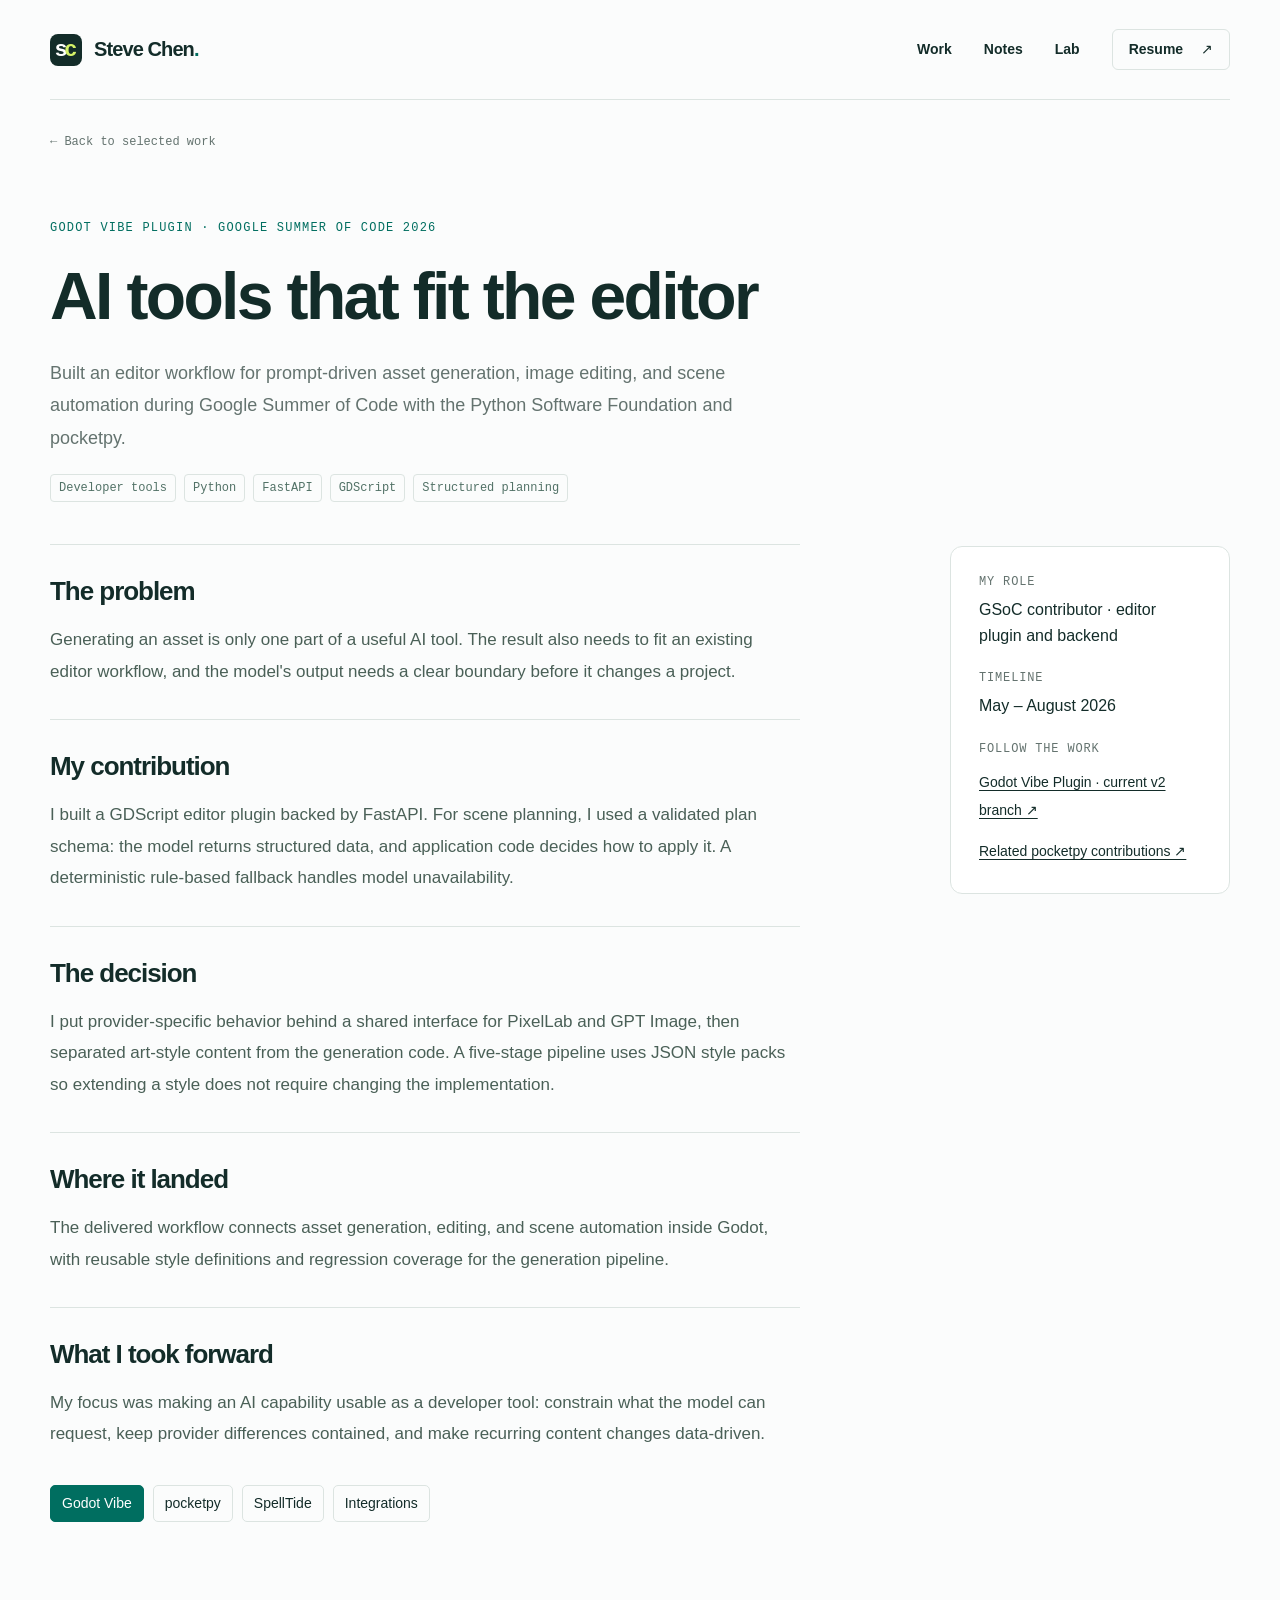
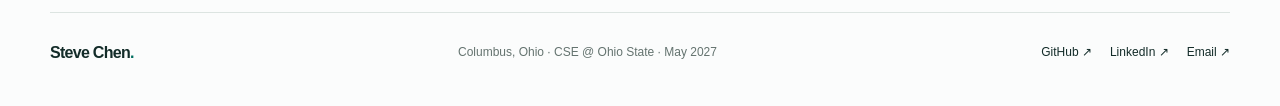
==== case-study.html @ c5d1f0a4 "Publish 2027 portfolio with source-linked case studies and engineering lab" ====
<!doctype html>
<html lang="en"><head><meta charset="utf-8"><meta name="viewport" content="width=device-width,initial-scale=1"><title>Case studies — Steve Chen</title><meta name="description" content="Engineering decisions behind Steve Chen’s Godot tools, pocketpy contributions, native physics, and backend integrations."><meta name="theme-color" content="#132c29"><meta property="og:title" content="Case studies — Steve Chen"><meta property="og:description" content="Engineering decisions behind Steve Chen’s Godot tools, pocketpy contributions, native physics, and backend integrations."><meta property="og:type" content="website"><link rel="icon" href="assets/favicon.svg" type="image/svg+xml"><link rel="stylesheet" href="styles.css"></head><body><a class="skip-link" href="#main">Skip to content</a>
<header class="site-header container">
  <a class="nav-mark" href="index.html" aria-label="Steve Chen home"><span class="monogram" aria-hidden="true">s<span>c</span></span>Steve Chen<span class="brand-dot">.</span></a>
  <nav class="nav-links" aria-label="Main navigation"><a href="index.html#work">Work</a><a href="notes.html">Notes</a><a href="lab.html">Lab</a><a class="nav-resume" href="assets/Steve_Chen_Resume.pdf">Resume <span aria-hidden="true">↗</span></a></nav>
</header>
<main id="main" class="container"><a class="back-link" href="index.html#work">← Back to selected work</a><div id="case-root"><section class="page-hero"><p class="eyebrow">Engineering / Case studies</p><h1>How the work works.</h1><p>Loading the project story…</p></section></div><noscript><p>These case studies use JavaScript to load their content. You can read the public work directly: <a href="https://github.com/Steve5829/godot-vibe-plugin/tree/v2">Godot Vibe</a>, <a href="https://github.com/pocketpy/pocketpy/pull/519">pocketpy PR #519</a>, or <a href="https://github.com/Steve5829/sbx_extension">sbx_extension</a>. The <a href="data/cases.json">case-study text</a> is also available as a data file.</p></noscript></main><footer class="site-footer container"><a class="nav-mark" href="index.html">Steve Chen<span class="brand-dot">.</span></a><p>Columbus, Ohio · CSE @ Ohio State · May 2027</p><div><a href="https://github.com/Steve5829">GitHub ↗</a><a href="https://www.linkedin.com/in/steve-chen-593265366/">LinkedIn ↗</a><a href="mailto:hxchen789@gmail.com">Email ↗</a></div></footer><script src="script.js" defer></script><script src="case-study.js" defer></script></body></html>
---- styles.css ----
:root{--bg:#fbfcfc;--surface:#fff;--ink:#132c29;--green:#006e60;--accent:#d5f268;--muted:#64736f;--line:#dce4e1;--soft:#f0f5f3;--font:-apple-system,BlinkMacSystemFont,"Segoe UI",sans-serif;--mono:"SFMono-Regular",Consolas,"Liberation Mono",monospace;--radius:16px}
*{box-sizing:border-box}html{scroll-behavior:smooth;scroll-padding-top:110px}body{margin:0;background:var(--bg);color:var(--ink);font-family:var(--font);font-size:17px;line-height:1.65;-webkit-font-smoothing:antialiased}h1,h2,h3,p{margin:0}h1,h2,h3{line-height:1.12;letter-spacing:-.04em}a{color:inherit;text-decoration:none}a:hover{color:var(--green)}button,input,select{font:inherit}button,a,summary,input,select{-webkit-tap-highlight-color:transparent}button{cursor:pointer}img,svg{max-width:100%}button:focus-visible,a:focus-visible,summary:focus-visible,input:focus-visible,select:focus-visible{outline:3px solid #007d6f;outline-offset:5px}::selection{background:var(--accent);color:var(--ink)}.container{width:min(1180px,calc(100% - 96px));margin-inline:auto}.skip-link{position:fixed;top:-100px;left:16px;z-index:100;background:var(--ink);color:#fff;padding:10px 18px;border-radius:6px}.skip-link:focus{top:12px;color:#fff}.site-header{height:100px;display:flex;align-items:center;justify-content:space-between;gap:24px;border-bottom:1px solid var(--line)}.nav-mark{font-size:20px;font-weight:750;letter-spacing:-.045em;display:inline-flex;align-items:center;white-space:nowrap}.brand-dot{color:var(--green)}.monogram{width:32px;height:32px;display:inline-flex;align-items:center;justify-content:center;background:var(--ink);color:white;border-radius:8px;margin-right:12px;letter-spacing:-.13em;font-size:22px;font-weight:600;padding-right:3px}.monogram span{color:var(--accent)}.nav-links{display:flex;align-items:center;gap:32px;font-size:14px;font-weight:560}.nav-links a[aria-current=page]{color:var(--green);text-decoration:underline;text-underline-offset:7px}.nav-resume{border:1px solid var(--line);border-radius:6px;padding:8px 16px}.nav-resume:hover{border-color:var(--green)}.nav-resume span{margin-left:14px}.hero{display:grid;grid-template-columns:1.14fr 1fr;gap:64px;align-items:center;padding-block:90px 76px}.eyebrow{font:11px/1.5 var(--mono);letter-spacing:.1em;text-transform:uppercase;color:var(--green);font-weight:500}.availability{display:flex;align-items:center;gap:8px}.status-dot{width:7px;height:7px;border-radius:50%;background:var(--green);box-shadow:0 0 0 4px #e2f0eb}.hero h1{font-size:clamp(44px,5.7vw,76px);font-weight:650;line-height:1.045;margin-top:29px;letter-spacing:-.062em}.accent-text{color:var(--green)}.hero-description{font-size:18px;line-height:1.7;max-width:470px;margin-top:26px;color:var(--muted)}.hero-actions{display:flex;align-items:center;gap:28px;margin-top:32px}.button{display:inline-flex;align-items:center;justify-content:center;gap:24px;padding:13px 20px;border-radius:7px;border:1px solid transparent;font-size:14px;font-weight:600;line-height:1.5;transition:background .15s,transform .15s}.button:hover{transform:translateY(-2px)}.button-primary{color:#fff;background:var(--green)}.button-primary:hover{background:#07564d;color:#fff}.button-dark{color:#fff;background:var(--ink)}.button-dark:hover{background:var(--green);color:#fff}.button-outline{background:#fff;border-color:var(--line);color:var(--ink)}.text-link{font-size:14px;font-weight:600;display:inline-block}.text-link:hover{text-decoration:underline;text-underline-offset:5px}.hero-person{display:flex;gap:13px;align-items:center;margin-top:44px}.hero-person img{object-fit:cover;border-radius:50%;filter:saturate(.75)}.hero-person strong,.hero-person span{display:block;font-size:12px;line-height:1.7}.hero-person strong{font-weight:650}.hero-person span{color:var(--muted)}.code-card{background:#142e2b;color:#edf6ee;border-radius:14px;overflow:hidden;box-shadow:0 20px 50px -24px #102a293b;transform:rotate(1deg)}.code-top{background:#102724;padding:16px 19px;display:flex;align-items:center;justify-content:space-between;gap:12px;font:10px var(--mono);color:#a4b9b0;border-bottom:1px solid #38504b}.code-top>span:first-child{display:flex;gap:5px}.code-top i{display:block;width:6px;height:6px;background:#607872;border-radius:50%}.code-top i:first-child{background:#b3c69b}.code-file{color:#809a92}.code-card-body{padding:30px}.code-kicker{font:9px var(--mono);letter-spacing:.08em;color:#bcd1c8}.code-card h2{font-size:29px;font-weight:550;line-height:1.15;margin-top:17px;letter-spacing:-.035em}.code-explainer{font-size:13px;line-height:1.65;color:#b4cac0;margin-top:13px;max-width:330px}.code-snippet{padding-block:26px 25px;font:11px/2.2 var(--mono);white-space:nowrap}.code-comment{color:#73958b;padding-left:29px}.code-snippet code{display:block;font:inherit}.code-line{display:block}.code-line b{color:#65847a;font-weight:400;width:28px;display:inline-block}.code-line em{color:var(--accent);font-style:normal}.code-line strong{color:#90d6be;font-weight:400}.code-bottom{display:flex;justify-content:space-between;gap:16px;align-items:center;padding-top:20px;border-top:1px solid #3b554e;font-size:11px}.code-bottom a{color:#e7f1eb}.code-bottom a:hover{color:var(--accent)}.merged-badge{font:10px var(--mono);color:var(--accent)}.merged-badge>span{display:inline-flex;align-items:center;justify-content:center;width:16px;height:16px;border:1px solid #7e9858;border-radius:50%;margin-right:6px}.proof-strip{display:grid;grid-template-columns:1.2fr 1.1fr 1fr;border-top:1px solid var(--line);border-bottom:1px solid var(--line);padding-block:26px;gap:24px}.proof-strip p{display:flex;align-items:center;gap:15px}.proof-symbol{font-size:28px;line-height:1;color:var(--green);min-width:28px}.proof-strip strong,.proof-strip small{display:block}.proof-strip strong{font-size:12px;font-weight:650}.proof-strip small{font-size:11px;color:var(--muted);margin-top:2px}.section{padding-block:95px 0}.section-head{display:flex;justify-content:space-between;align-items:flex-end;gap:28px;margin-bottom:35px}.section-head h2{font-size:40px;font-weight:580;margin-top:17px}.section-head>p{font-size:14px;color:var(--muted);line-height:1.7}.project-grid{display:grid;grid-template-columns:1fr 1fr;gap:28px}.project-card{border:1px solid var(--line);border-radius:var(--radius);background:#fff;overflow:hidden;transition:box-shadow .2s}.project-card:hover{box-shadow:0 10px 35px -20px #2c63583b}.project-visual{height:280px;padding:24px;display:block;position:relative;overflow:hidden;border-bottom:1px solid var(--line)}.visual-label{font:9px var(--mono);letter-spacing:.1em;position:absolute;top:22px;left:25px;color:#436055}.visual-caption{font:10px var(--mono);position:absolute;bottom:20px;left:25px;color:#526d61}.vibe-visual{background:#edf2e7}.vibe-window{width:78%;max-width:365px;position:relative;top:22px;margin:auto;background:#fcfdf9;border:1px solid #c4d1bc;box-shadow:0 12px 30px -10px #66815035;border-radius:8px;transform:rotate(-3deg);padding-bottom:18px}.window-top{display:flex;justify-content:space-between;font:10px var(--mono);padding:9px 13px;border-bottom:1px solid #dbe3d4;color:#6c7e65}.vibe-prompt{font-size:12px;display:flex;align-items:center;gap:8px;margin:17px 15px 13px}.vibe-prompt>span{font-size:21px;color:var(--green)}.pipeline{display:flex;justify-content:center;gap:6px;align-items:center;font:8px var(--mono);margin-inline:12px}.pipeline span{padding:7px 8px;background:#edf2e7;border-radius:4px}.pipeline .highlight{background:#cce3ac;color:#21442a}.pipeline b{font-size:10px;font-weight:400;color:#90a082}.mini-tiles{display:flex;gap:8px;justify-content:center;margin:16px 20px 0}.mini-tiles i{height:20px;width:25px;background:#c0cf9f;border:1px solid #98ab7c;box-shadow:0 3px 0 #78915f;transform:skewY(-7deg)}.mini-tiles i:nth-child(2n){background:#5d8067;box-shadow:0 3px 0 #3d6551;border-color:#4c745a}.physics-visual{background:#172f2d}.physics-visual .visual-label,.physics-visual .visual-caption{color:#acc9be}.world-grid{position:absolute;width:310px;height:170px;top:42px;left:calc(50% - 155px);background-image:linear-gradient(#72998628 1px,transparent 1px),linear-gradient(90deg,#72998628 1px,transparent 1px);background-size:24px 24px;transform:perspective(500px) rotateX(42deg) rotateZ(-20deg);border:1px solid #73958355}.world-boundary{position:absolute;inset:19px;border:1px dashed #a5c7845c}.world-object{position:absolute;background:#a9d38155;border:1px solid #c6e997;box-shadow:8px 9px 0 #97ba7544}.object-one{left:42px;top:40px;width:62px;height:62px}.object-two{left:105px;top:96px;width:105px;height:22px}.object-three{left:210px;top:26px;width:35px;height:35px}.contact-point{position:absolute;top:98px;left:100px;width:7px;height:7px;border-radius:50%;background:#e5faab;box-shadow:0 0 15px #d4f268}.physics-pill{position:absolute;right:28px;bottom:59px;font:9px var(--mono);color:#cce0cf;border:1px solid #49685d;padding:8px 12px;border-radius:4px}.trace-visual{background:#f1f0e8}.trace-window{width:80%;max-width:365px;margin:35px auto 0;border:1px solid #d8dacf;background:#fff;border-radius:9px;padding:15px 18px;transform:rotate(2deg);box-shadow:0 12px 30px -15px #6f827739}.trace-row{display:flex;align-items:center;gap:8px;font-size:10px;line-height:2.8}.trace-row code{font:8px var(--mono);color:#7d8b79;margin-left:auto}.trace-dot{width:6px;height:6px;border-radius:50%;background:#3a8766;box-shadow:0 0 0 3px #edf5ee}.muted-dot{background:#a69258;box-shadow:0 0 0 3px #f6f2e8}.trace-result{display:flex;gap:5px;font-size:19px;border-top:1px solid #e2e8df;padding-top:10px;margin-top:7px;letter-spacing:-.04em}.trace-result>strong{font-weight:600;color:var(--green)}.agent-visual{background:#edf2f4}.agent-flow{position:relative;margin:28px auto 0;width:80%;max-width:350px}.agent-question{display:block;border:1px solid #c7d7dc;border-radius:6px;background:#fbfdfd;padding:10px 12px;font-size:11px;color:#42636b;text-align:center}.agent-branches{display:flex;align-items:center;justify-content:center;gap:18px;margin:14px 0}.agent-branches>div{background:#fbfdfd;border:1px solid #c7d7dc;border-radius:7px;width:105px;text-align:center;padding:10px}.agent-branches strong,.agent-branches small{display:block}.agent-branches strong{font-size:12px;font-weight:550}.agent-branches small{font:8px var(--mono);color:#738d90;margin-top:4px}.branch-icon{font-size:20px;color:#517a80;line-height:1;display:block;margin-bottom:6px}.branch-plus{color:#8fa7ab}.agent-answer{display:flex;align-items:center;justify-content:center;gap:7px;font:9px var(--mono);color:#56767c}.agent-answer i{height:5px;width:5px;background:#6e9888;border-radius:50%}.project-copy{padding:27px 28px 23px}.project-meta{display:flex;justify-content:space-between;gap:10px;font:9px/1.5 var(--mono);letter-spacing:.02em;color:var(--muted)}.new-label{color:var(--green)}.project-copy h3{font-size:27px;font-weight:600;margin-top:14px}.project-copy h3 a{display:flex;justify-content:space-between;align-items:center;gap:15px}.project-copy h3 a>span{font-size:20px;color:var(--green)}.project-copy>p{font-size:14px;color:var(--muted);line-height:1.75;margin-top:13px;min-height:74px}.tag-list{display:flex;flex-wrap:wrap;gap:8px;list-style:none;margin:20px 0 0;padding:0}.tag-list li,.tag-list>span,.tag{font:10px/1.5 var(--mono);border:1px solid var(--line);border-radius:4px;padding:4px 8px;color:#527267}.project-links{display:flex;justify-content:space-between;gap:20px;border-top:1px solid var(--line);padding-top:18px;margin-top:22px;font-size:11px;font-weight:550}.project-links>a:hover{text-decoration:underline;text-underline-offset:4px}.upstream-section{margin-top:80px;padding:37px 40px;border:1px solid var(--line);background:#f3f6f4;border-radius:var(--radius);display:grid;grid-template-columns:1fr 1.3fr;gap:50px;align-items:center}.upstream-section h2{font-size:31px;font-weight:580;margin-top:12px}.upstream-section p:not(.eyebrow){font-size:13px;line-height:1.7;color:var(--muted);margin-top:14px}.upstream-section .text-link{margin-top:17px;font-size:12px}.upstream-list>a{display:grid;grid-template-columns:48px 1fr 16px;align-items:center;gap:16px;padding-block:22px;border-bottom:1px solid var(--line)}.upstream-list>a:first-child{padding-top:0}.upstream-list>a:last-child{border:0;padding-bottom:0}.pr-number{font:12px var(--mono);color:var(--green)}.upstream-list strong{font-size:13px;display:block;font-weight:600}.upstream-list small{font-size:11px;display:block;color:var(--muted);margin-top:4px}.experience-list{border-top:1px solid var(--line)}.experience-item{border-bottom:1px solid var(--line)}.experience-item summary{list-style:none;display:grid;grid-template-columns:150px 1fr 160px 16px;gap:18px;align-items:center;cursor:pointer;padding:25px 0}.experience-item summary::-webkit-details-marker{display:none}.experience-date{font:10px var(--mono);color:var(--muted)}.experience-name strong,.experience-name>span{display:block}.experience-name strong{font-size:18px;font-weight:600;letter-spacing:-.02em}.experience-name>span{font-size:12px;color:var(--muted);margin-top:4px}.experience-kind{font-size:11px;color:var(--muted)}.details-plus{font-size:21px;font-weight:350;color:var(--green);transition:transform .15s}.experience-item[open] .details-plus{transform:rotate(45deg)}.experience-body{margin-left:168px;max-width:660px;padding-bottom:28px;font-size:15px;color:var(--muted);line-height:1.8}.experience-body .tag-list{margin-top:16px}.experience-body .text-link{margin-top:18px;font-size:12px;color:var(--green)}.notebook-teaser{display:grid;grid-template-columns:.95fr 1.25fr;gap:70px;align-items:center;padding-block:95px}.notebook-teaser h2{font-size:41px;font-weight:580;margin-top:18px}.notebook-teaser p:not(.eyebrow){font-size:15px;line-height:1.8;color:var(--muted);margin-top:20px;max-width:370px}.notebook-teaser .button{margin-top:23px}.teaser-notes{display:grid;grid-template-columns:1fr 1fr;gap:18px}.teaser-notes>a{position:relative;min-height:234px;background:#eff4ec;border:1px solid #dce5d5;border-radius:10px;padding:26px 22px;display:flex;flex-direction:column;justify-content:space-between}.teaser-notes>a:last-child{background:#f2f3ef;transform:translateY(22px)}.teaser-notes>a>span:first-child{font:9px var(--mono);letter-spacing:.05em;color:#6c8164}.teaser-notes h3{font-size:20px;font-weight:550;line-height:1.35;letter-spacing:-.025em;margin-block:24px 12px}.teaser-arrow{font-size:21px;color:var(--green)}.contact-section{border-top:1px solid var(--line);padding-block:75px}.contact-section h2{font-size:clamp(40px,4.7vw,62px);font-weight:580;letter-spacing:-.05em;margin-top:25px}.contact-row{display:flex;align-items:center;justify-content:space-between;gap:30px;margin-top:28px}.contact-row p{font-size:14px;color:var(--muted);line-height:1.8}.contact-email{display:inline-block;font:12px var(--mono);margin-top:25px;color:var(--green)}.site-footer{display:flex;align-items:center;justify-content:space-between;gap:25px;border-top:1px solid var(--line);padding-block:27px 40px}.site-footer .nav-mark{font-size:16px}.site-footer>p{font-size:10px;color:var(--muted)}.site-footer>div{display:flex;gap:18px;font-size:11px}.page-hero{padding-block:65px 42px;max-width:880px}.page-hero h1{font-size:clamp(40px,5.2vw,66px);font-weight:600;margin-top:23px}.page-hero>p:not(.eyebrow){font-size:18px;color:var(--muted);line-height:1.8;margin-top:23px;max-width:730px}.back-link{display:inline-flex;font:11px var(--mono);margin-top:35px;gap:9px;color:var(--muted)}.panel{background:#fff;border:1px solid var(--line);border-radius:12px;padding:28px}.dark-panel{background:var(--ink);border:1px solid #31524a;border-radius:12px;color:#f3f7f3;padding:28px}.case-layout{display:grid;grid-template-columns:minmax(0,1fr) 280px;gap:75px;padding-bottom:90px}.case-content{max-width:750px}.case-section{padding-top:32px;border-top:1px solid var(--line);margin-top:32px}.case-section:first-child{margin-top:0}.case-section h2{font-size:26px;font-weight:580;margin-bottom:18px}.case-section p{font-size:17px;line-height:1.85;color:#4a6057}.case-sidebar{padding-top:2px}.case-sidebar .panel{position:sticky;top:24px}.sidebar-label{font:10px var(--mono);color:var(--muted);letter-spacing:.07em;text-transform:uppercase;margin-bottom:8px}.sidebar-value{font-size:14px;margin-bottom:23px;line-height:1.6}.source-links{list-style:none;padding:0;margin:12px 0 0;display:grid;gap:13px}.source-links a{font-size:12px;line-height:1.6;text-decoration:underline;text-underline-offset:3px}.case-nav{display:flex;flex-wrap:wrap;gap:9px;margin-top:35px}.case-nav a{font-size:12px;padding:6px 11px;border:1px solid var(--line);border-radius:5px}.case-nav a[aria-current=page]{color:#fff;background:var(--green);border-color:var(--green)}.notebook-intro{max-width:730px}.notebook-toolbar{border:1px solid var(--line);border-radius:12px;background:#fff;padding:24px;display:flex;flex-direction:column;gap:21px;margin-bottom:28px}.search-label{font:10px var(--mono);text-transform:uppercase;letter-spacing:.05em;display:block;margin-bottom:8px;color:var(--muted)}.search-wrap{display:flex;gap:12px;align-items:center}.search-wrap input{width:100%;border:1px solid var(--line);border-radius:6px;background:var(--bg);padding:12px 15px;font-size:15px;color:var(--ink);min-width:0}.search-wrap .button{white-space:nowrap}.filter-row{display:flex;flex-wrap:wrap;gap:8px}.filter-button{font-size:12px;border:1px solid var(--line);background:white;border-radius:5px;padding:8px 13px;color:var(--muted)}.filter-button[aria-pressed=true]{background:var(--ink);border-color:var(--ink);color:white}.notebook-meta{display:flex;align-items:center;justify-content:space-between;gap:20px;margin-bottom:20px;font:11px var(--mono);color:var(--muted)}.notes-list{display:grid;gap:12px;margin-bottom:75px}.note-card{background:white;border:1px solid var(--line);border-radius:10px;overflow:hidden}.note-card>summary{list-style:none;cursor:pointer;padding:24px 26px;display:grid;grid-template-columns:1fr 18px;gap:20px;align-items:center}.note-card>summary::-webkit-details-marker{display:none}.note-category{font:9px var(--mono);text-transform:uppercase;color:var(--green);letter-spacing:.08em;display:block;margin-bottom:8px}.note-card h2{font-size:23px;font-weight:580;line-height:1.25;margin-bottom:10px}.note-teaser{font-size:14px;color:var(--muted);line-height:1.7;max-width:850px}.note-card[open]>summary{background:#f6f9f7}.note-card[open] .details-plus{transform:rotate(45deg)}.note-body{padding:0 26px 26px;max-width:950px}.note-body p{font-size:16px;color:#456056;line-height:1.85;margin-top:20px}.note-body .note-relation{font-size:12px;color:var(--muted);border-top:1px solid var(--line);padding-top:20px}.note-source-row{display:flex;flex-wrap:wrap;gap:12px 25px;margin-top:20px}.note-source-row a{font-size:12px;text-decoration:underline;text-underline-offset:4px;color:var(--green)}.loading-message,.empty-state{padding:35px;border:1px solid var(--line);border-radius:10px;background:#fff;color:var(--muted);font-size:16px}.error-message{padding:24px;background:#f5f0e6;border:1px solid #d6c8a9;border-radius:10px;color:#655434}.error-message a{text-decoration:underline}noscript{display:block;padding:20px;border:1px solid var(--line);margin-bottom:30px}noscript a{text-decoration:underline}[hidden]{display:none!important}.sr-only{position:absolute!important;width:1px;height:1px;overflow:hidden;clip:rect(0,0,0,0);white-space:nowrap}
@media(min-width:1500px){.hero h1{font-size:80px}}
@media(max-width:1100px){.container{width:calc(100% - 64px)}.hero{gap:38px}.hero h1{font-size:58px}.code-card-body{padding:24px}.code-snippet{font-size:9px}.code-card h2{font-size:26px}.code-card .code-explainer{font-size:12px}.proof-strip{gap:15px}.proof-strip p{gap:10px}.proof-strip strong{font-size:11px}.proof-strip small{font-size:10px}.project-visual{height:265px}.vibe-window{width:90%}.pipeline{gap:4px}.pipeline span{padding:6px}.trace-window{width:92%}.notebook-teaser{gap:40px}.teaser-notes>a{padding:20px 17px}.teaser-notes h3{font-size:18px}.experience-item summary{grid-template-columns:130px 1fr 120px 16px}.experience-body{margin-left:148px}.case-layout{gap:38px;grid-template-columns:minmax(0,1fr) 245px}}
@media(max-width:820px){.container{width:calc(100% - 48px)}.site-header{height:85px}.nav-links{gap:23px}.hero{grid-template-columns:1fr;gap:45px;padding-block:58px}.hero h1{font-size:clamp(48px,8vw,70px)}.hero-description{max-width:590px}.hero-person{margin-top:30px}.code-card{max-width:560px;width:100%;transform:rotate(0);margin-left:auto}.code-card-body{padding:28px}.code-card h2{font-size:30px}.code-snippet{font-size:12px}.proof-strip{grid-template-columns:1fr;gap:20px;padding-block:25px}.proof-strip strong{font-size:13px}.proof-strip small{font-size:11px}.proof-strip p{gap:15px}.section{padding-top:65px}.section-head h2{font-size:34px}.section-head>p{font-size:12px}.project-grid{gap:20px}.project-visual{height:240px;padding:18px}.visual-label{left:20px;font-size:8px}.visual-caption{left:20px;font-size:8px}.vibe-window{top:29px;width:100%}.vibe-prompt{font-size:9px;margin:13px 10px 9px}.vibe-prompt>span{font-size:17px}.pipeline{font-size:6px;gap:3px;margin-inline:8px}.pipeline span{padding:6px 4px}.mini-tiles{gap:6px;margin-top:12px}.mini-tiles i{width:19px;height:16px}.window-top{font-size:8px}.world-grid{width:240px;height:145px;left:calc(50% - 120px)}.object-three{left:180px}.physics-pill{font-size:7px;right:20px}.trace-window{width:100%;margin-top:35px;padding:12px}.trace-row{font-size:8px}.trace-row code{font-size:6px}.trace-result{font-size:16px}.agent-flow{width:100%;margin-top:30px}.agent-question{font-size:9px}.agent-branches{gap:10px;margin:11px 0}.agent-branches>div{width:85px;padding:8px}.agent-branches strong{font-size:10px}.agent-branches small{font-size:7px}.agent-answer{font-size:7px}.project-copy{padding:21px}.project-meta{font-size:8px}.project-copy h3{font-size:23px}.project-copy>p{font-size:13px;min-height:90px}.tag-list{gap:6px}.tag-list li,.tag-list>span{font-size:8px;padding:4px 6px}.project-links{font-size:10px;gap:10px}.upstream-section{grid-template-columns:1fr;gap:28px;padding:28px;margin-top:60px}.upstream-list>a:first-child{padding-top:20px;border-top:1px solid var(--line)}.experience-item summary{grid-template-columns:110px 1fr 16px;gap:15px}.experience-kind{display:none}.experience-date{font-size:9px}.experience-name strong{font-size:17px}.experience-name>span{font-size:11px}.experience-body{margin-left:125px;font-size:14px}.notebook-teaser{grid-template-columns:1fr;gap:30px;padding-block:65px}.notebook-teaser>div:first-child{max-width:500px}.notebook-teaser h2{font-size:36px}.teaser-notes{max-width:620px;margin-bottom:15px}.teaser-notes>a{min-height:215px;padding:24px}.teaser-notes h3{font-size:23px}.contact-section{padding-block:60px}.site-footer{flex-wrap:wrap}.site-footer>p{order:3;width:100%;margin-top:-15px}.case-layout{grid-template-columns:1fr;gap:35px}.case-sidebar{grid-row:1}.case-sidebar .panel{position:static;display:grid;grid-template-columns:1fr 1fr;gap:0 25px;padding:23px}.case-sidebar .source-block{grid-column:1/-1}.sidebar-value{margin-bottom:18px}.source-links{display:flex;flex-wrap:wrap;gap:18px}.case-section{padding-top:26px;margin-top:26px}}
@media(max-width:520px){.container{width:calc(100% - 36px)}.site-header{gap:12px;height:78px}.nav-mark{font-size:17px}.monogram{width:27px;height:27px;font-size:19px;margin-right:8px;border-radius:6px}.nav-links{gap:15px;font-size:11px}.nav-resume{border:0;padding:0}.nav-resume span{margin-left:2px}.hero{padding-block:45px}.eyebrow{font-size:9px}.hero h1{font-size:48px;letter-spacing:-.065em;margin-top:24px}.hero-description{font-size:16px;line-height:1.75;margin-top:21px}.hero-actions{gap:25px;margin-top:25px}.hero-actions .button{font-size:12px;padding:12px 15px;gap:15px}.hero-actions .text-link{font-size:12px}.hero-person strong,.hero-person span{font-size:11px}.code-card-body{padding:24px 21px}.code-card h2{font-size:27px}.code-card .code-explainer{font-size:12px}.code-snippet{font-size:9px}.code-top{padding:14px 17px;font-size:8px}.code-kicker{font-size:8px}.code-bottom{font-size:10px}.merged-badge{font-size:9px}.section-head{display:block;margin-bottom:25px}.section-head h2{font-size:34px;margin-top:13px}.section-head>p{font-size:14px;margin-top:18px}.desktop-break{display:none}.project-grid{grid-template-columns:1fr;gap:25px}.project-visual{height:270px;padding:24px}.vibe-window{width:86%;top:22px;max-width:330px}.window-top{font-size:9px}.vibe-prompt{font-size:11px;margin:17px 13px 13px}.vibe-prompt>span{font-size:20px}.pipeline{font-size:7px;gap:6px}.pipeline span{padding:7px 6px}.mini-tiles{margin-top:14px}.mini-tiles i{width:25px;height:20px}.visual-label{font-size:8px;left:24px}.visual-caption{font-size:9px;left:24px}.world-grid{width:280px;height:160px;left:calc(50% - 140px)}.object-three{left:210px}.physics-pill{font-size:8px;right:24px}.trace-window{width:88%;margin-top:31px;padding:14px}.trace-row{font-size:9px}.trace-row code{font-size:7px}.trace-result{font-size:19px}.agent-flow{width:87%;margin-top:27px}.agent-question{font-size:10px}.agent-branches{gap:15px;margin:14px 0}.agent-branches>div{width:98px;padding:11px}.agent-branches strong{font-size:11px}.agent-branches small{font-size:7px}.agent-answer{font-size:8px}.project-copy{padding:23px}.project-meta{font-size:9px}.project-copy h3{font-size:26px}.project-copy>p{font-size:14px;min-height:0}.tag-list li,.tag-list>span{font-size:9px;padding:4px 7px}.project-links{font-size:11px}.upstream-section{padding:25px}.upstream-section h2{font-size:29px}.upstream-list>a{grid-template-columns:40px 1fr 13px;gap:9px}.upstream-list strong{font-size:12px}.upstream-list small{font-size:10px}.pr-number{font-size:11px}.experience-item summary{grid-template-columns:1fr 16px;gap:7px;padding-block:24px}.experience-date{grid-column:1/-1;font-size:9px}.experience-name strong{font-size:18px}.experience-name>span{font-size:11px;max-width:285px}.experience-body{margin-left:0;font-size:14px}.teaser-notes{gap:12px}.teaser-notes>a{padding:20px 16px;min-height:205px}.teaser-notes h3{font-size:19px}.teaser-notes>a>span:first-child{font-size:8px}.contact-section h2{font-size:37px}.contact-row{display:block}.contact-row p{font-size:14px}.contact-row .button{margin-top:24px}.contact-email{font-size:11px}.site-footer .nav-mark{font-size:14px}.site-footer>div{gap:14px;font-size:10px}.site-footer>p{font-size:9px}.page-hero{padding-block:44px 32px}.page-hero h1{font-size:40px}.page-hero>p:not(.eyebrow){font-size:16px}.case-layout{padding-bottom:55px}.case-section p{font-size:16px}.case-section h2{font-size:25px}.case-sidebar .panel{padding:21px;grid-template-columns:1fr}.case-sidebar .source-block{grid-column:auto}.notebook-toolbar{padding:18px;gap:17px}.filter-row{gap:7px}.filter-button{font-size:10px;padding:7px 9px}.search-wrap input{font-size:13px;padding:11px 12px}.search-wrap .button{font-size:12px;padding:11px 12px}.notebook-meta{font-size:9px;gap:10px}.note-card>summary{padding:21px 20px;gap:15px}.note-card h2{font-size:21px}.note-teaser{font-size:13px}.note-body{padding:0 20px 23px}.note-body p{font-size:15px}.notes-list{gap:12px}.back-link{font-size:10px}}
@media(prefers-reduced-motion:reduce){html{scroll-behavior:auto}*,*::before,*::after{animation:none!important;transition:none!important}.button:hover{transform:none}}
@media print{.site-header,.site-footer,.hero-actions,.project-visual,.notebook-toolbar,.contact-section,.code-card{display:none}.container{width:100%}.hero,.project-grid,.case-layout,.notebook-teaser{display:block;padding:20px 0}.project-card,.experience-item{break-inside:avoid;margin-bottom:20px}.hero h1{font-size:40px}.section{padding-top:25px}.section-head h2{font-size:28px}body{font-size:12pt;color:#000;background:white}a{color:#000}.case-sidebar{display:none}}

/* Reading sizes stay comfortable at every viewport; miniature artwork is decorative. */
.hero-description,.project-copy>p,.experience-body,.notebook-teaser p:not(.eyebrow),.contact-row p,.section-head>p,.upstream-section p:not(.eyebrow),.note-teaser,.note-body p{font-size:16px}
.project-copy>p{min-height:0}
.nav-links,.button,.text-link,.project-links,.upstream-section .text-link,.experience-body .text-link,.source-links a,.case-nav a,.note-source-row a,.filter-button,.search-wrap .button,.contact-email{font-size:14px}
.eyebrow,.project-meta,.tag-list li,.tag-list>span,.tag,.proof-strip small,.experience-date,.experience-name>span,.experience-kind,.upstream-list small,.pr-number,.hero-person strong,.hero-person span,.sidebar-label,.note-category,.note-body .note-relation,.notebook-meta,.search-label,.back-link,.site-footer>p,.site-footer>div,.code-kicker,.code-top,.code-bottom,.merged-badge{font-size:12px}
.proof-strip strong,.upstream-list strong{font-size:14px}
.code-card .code-explainer{font-size:16px}
.code-snippet{font-size:12px;max-width:100%;overflow-x:auto;padding-bottom:24px}
.code-card h2{font-size:31px}
.project-links{flex-wrap:wrap}
.upstream-list>a{grid-template-columns:48px 1fr 16px}
.teaser-notes>a>span:first-child{font-size:12px}
.note-body .note-relation{font-size:14px}
.search-wrap input{font-size:16px}
.sidebar-value{font-size:16px}
.trace-result{flex-wrap:wrap;font-size:19px}
@media(max-width:820px){.proof-strip{grid-template-columns:1fr}.project-meta{flex-wrap:wrap}.project-copy h3{font-size:25px}.section-head>p{max-width:290px}.experience-item summary{grid-template-columns:130px 1fr 16px}.experience-body{margin-left:145px}.teaser-notes>a{min-height:235px}.code-card h2{font-size:32px}}
@media(max-width:520px){.nav-links{gap:10px;font-size:14px}.nav-mark{font-size:16px}.site-header{gap:9px}.hero-actions .button,.hero-actions .text-link{font-size:14px}.hero-actions{gap:22px}.project-meta{font-size:12px}.project-copy h3{font-size:27px}.experience-item summary{grid-template-columns:1fr 16px}.experience-body{margin-left:0}.experience-date{font-size:12px}.experience-name>span{font-size:12px}.code-top{font-size:11px;padding-inline:15px;gap:7px}.code-file{display:none}.code-kicker{font-size:11px}.code-card h2{font-size:29px}.code-card .code-explainer{font-size:16px}.code-bottom,.merged-badge{font-size:11px}.teaser-notes{grid-template-columns:1fr}.teaser-notes>a{min-height:210px;padding:25px}.teaser-notes>a:last-child{transform:none}.teaser-notes h3{font-size:26px}.teaser-notes>a>span:first-child{font-size:12px}.site-footer>p,.site-footer>div{font-size:12px}.site-footer{gap:23px}.site-footer>div{gap:12px}.filter-button{font-size:14px}.notebook-meta{font-size:12px;align-items:flex-start}.notebook-meta>span{max-width:150px;text-align:right}.note-teaser{font-size:16px}.note-body p{font-size:16px}.note-body .note-relation{font-size:14px}.contact-email{font-size:14px}.upstream-list strong{font-size:14px}.upstream-list small{font-size:12px}.pr-number{font-size:12px}.upstream-list>a{gap:12px}.trace-result{font-size:17px}}
@media(max-width:380px){.site-header{height:auto;min-height:100px;padding-block:16px;flex-wrap:wrap;gap:14px}.nav-links{width:100%;justify-content:space-between;gap:12px}}
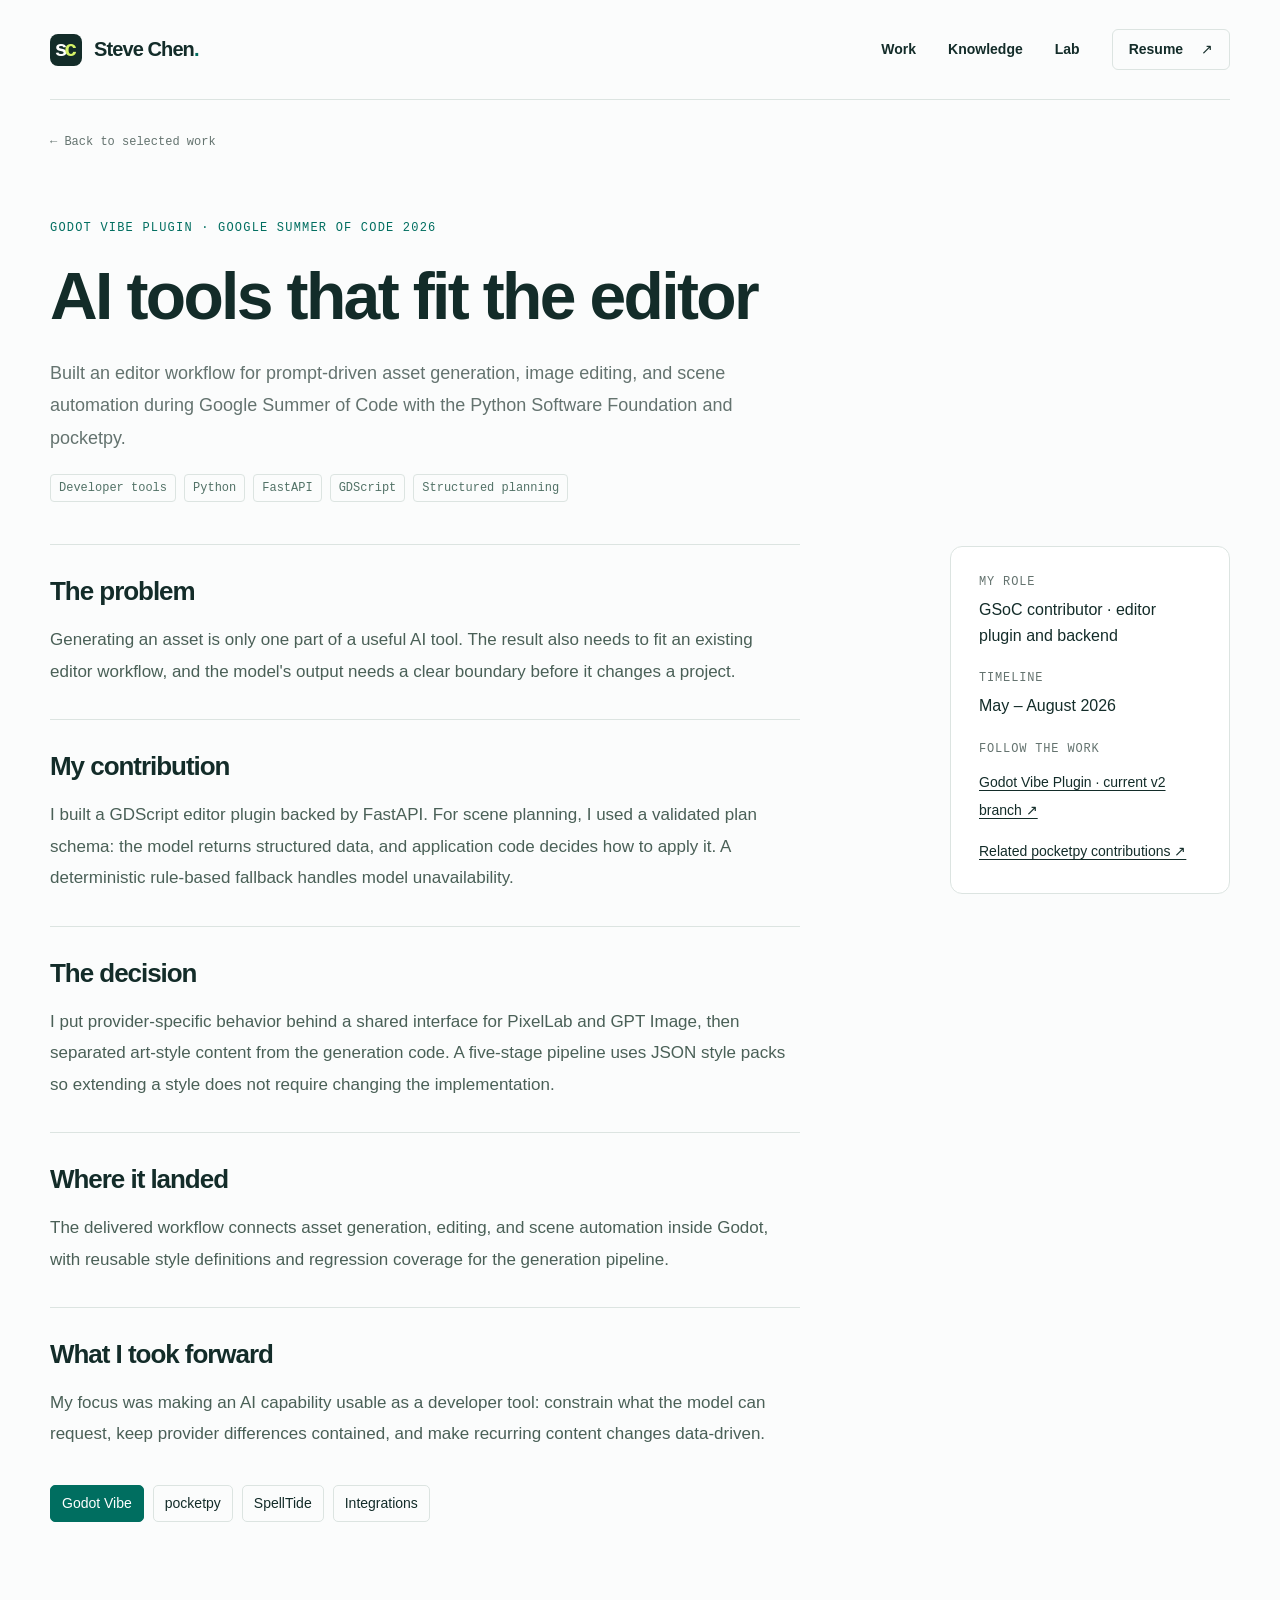
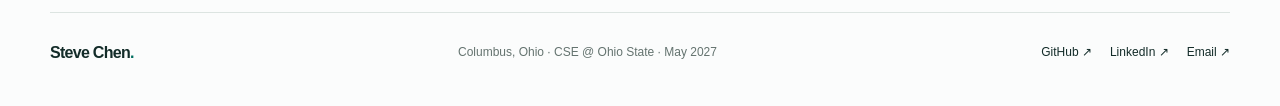
==== commit 599fa216: "Build personal knowledge workspace and restore resume layout" ====
--- a/case-study.html
+++ b/case-study.html
@@ -2,6 +2,6 @@
 <html lang="en"><head><meta charset="utf-8"><meta name="viewport" content="width=device-width,initial-scale=1"><title>Case studies — Steve Chen</title><meta name="description" content="Engineering decisions behind Steve Chen’s Godot tools, pocketpy contributions, native physics, and backend integrations."><meta name="theme-color" content="#132c29"><meta property="og:title" content="Case studies — Steve Chen"><meta property="og:description" content="Engineering decisions behind Steve Chen’s Godot tools, pocketpy contributions, native physics, and backend integrations."><meta property="og:type" content="website"><link rel="icon" href="assets/favicon.svg" type="image/svg+xml"><link rel="stylesheet" href="styles.css"></head><body><a class="skip-link" href="#main">Skip to content</a>
 <header class="site-header container">
   <a class="nav-mark" href="index.html" aria-label="Steve Chen home"><span class="monogram" aria-hidden="true">s<span>c</span></span>Steve Chen<span class="brand-dot">.</span></a>
-  <nav class="nav-links" aria-label="Main navigation"><a href="index.html#work">Work</a><a href="notes.html">Notes</a><a href="lab.html">Lab</a><a class="nav-resume" href="assets/Steve_Chen_Resume.pdf">Resume <span aria-hidden="true">↗</span></a></nav>
+  <nav class="nav-links" aria-label="Main navigation"><a href="index.html#work">Work</a><a href="knowledge.html">Knowledge</a><a href="lab.html">Lab</a><a class="nav-resume" href="assets/Steve_Chen_Resume.pdf">Resume <span aria-hidden="true">↗</span></a></nav>
 </header>
 <main id="main" class="container"><a class="back-link" href="index.html#work">← Back to selected work</a><div id="case-root"><section class="page-hero"><p class="eyebrow">Engineering / Case studies</p><h1>How the work works.</h1><p>Loading the project story…</p></section></div><noscript><p>These case studies use JavaScript to load their content. You can read the public work directly: <a href="https://github.com/Steve5829/godot-vibe-plugin/tree/v2">Godot Vibe</a>, <a href="https://github.com/pocketpy/pocketpy/pull/519">pocketpy PR #519</a>, or <a href="https://github.com/Steve5829/sbx_extension">sbx_extension</a>. The <a href="data/cases.json">case-study text</a> is also available as a data file.</p></noscript></main><footer class="site-footer container"><a class="nav-mark" href="index.html">Steve Chen<span class="brand-dot">.</span></a><p>Columbus, Ohio · CSE @ Ohio State · May 2027</p><div><a href="https://github.com/Steve5829">GitHub ↗</a><a href="https://www.linkedin.com/in/steve-chen-593265366/">LinkedIn ↗</a><a href="mailto:hxchen789@gmail.com">Email ↗</a></div></footer><script src="script.js" defer></script><script src="case-study.js" defer></script></body></html>
